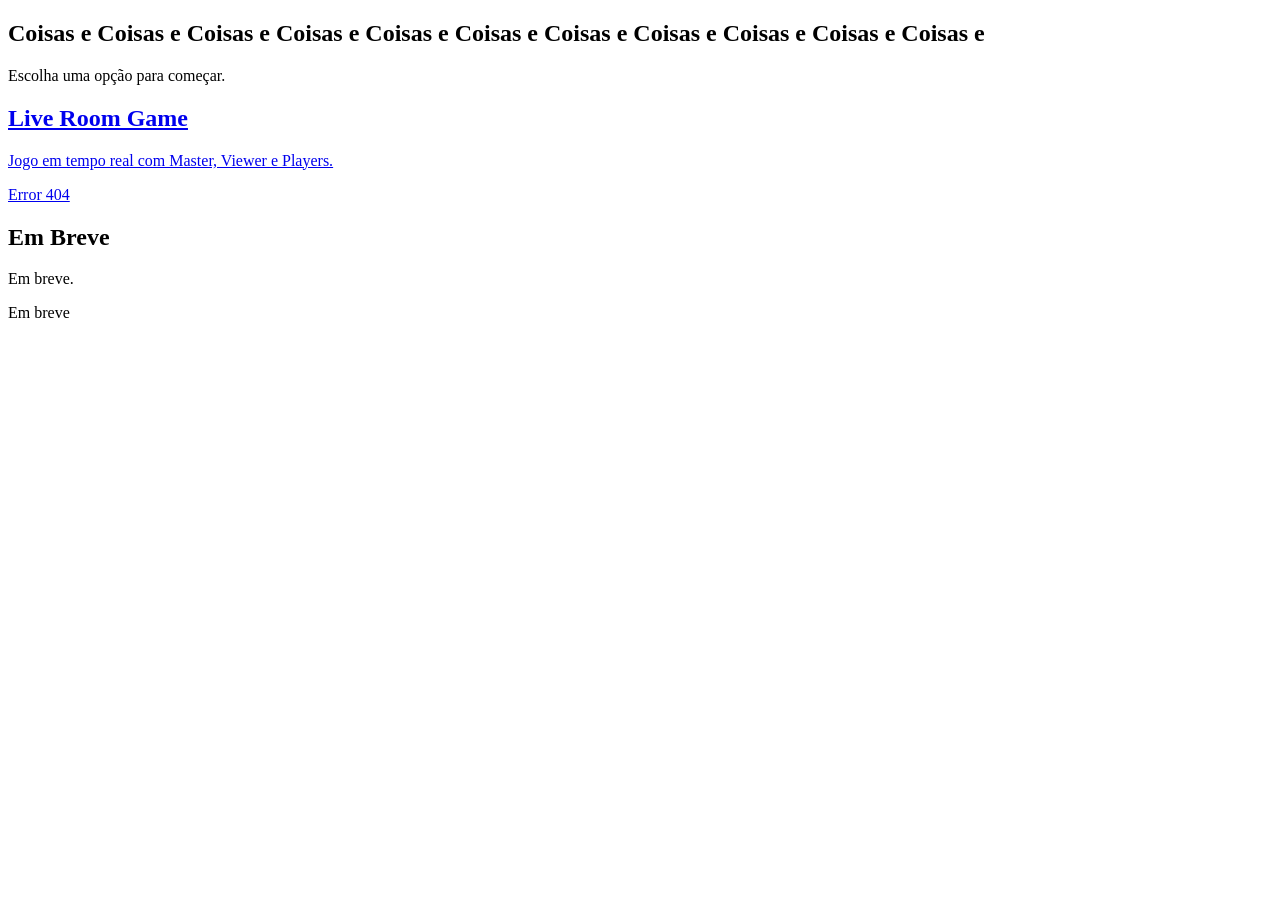
==== index.html @ 9501a5e6 "Update titles and content in index.html" ====
<!DOCTYPE html>
<html lang="pt-BR">
<head>
  <meta charset="UTF-8" />
  <meta name="viewport" content="width=device-width, initial-scale=1.0" />
  <title>Coisas e Coisas e C...</title>
  <link rel="stylesheet" href="style.css" />
</head>
<body>

  <main class="container">
    <section class="hero">
      <h1>Coisas e Coisas e Coisas e Coisas e Coisas e Coisas e Coisas e Coisas e Coisas e Coisas e Coisas e</h1>
      <p>Escolha uma opção para começar.</p>
    </section>

    <section class="cards">
      <a href="games.html" class="card">
        <h2>Live Room Game</h2>
        <p>Jogo em tempo real com Master, Viewer e Players.</p>
        <span>Error 404</span>
      </a>

      <div class="card disabled">
        <h2>Em Breve</h2>
        <p>Em breve.</p>
        <span>Em breve</span>
      </div>

    </section>
  </main>

</body>
</html>
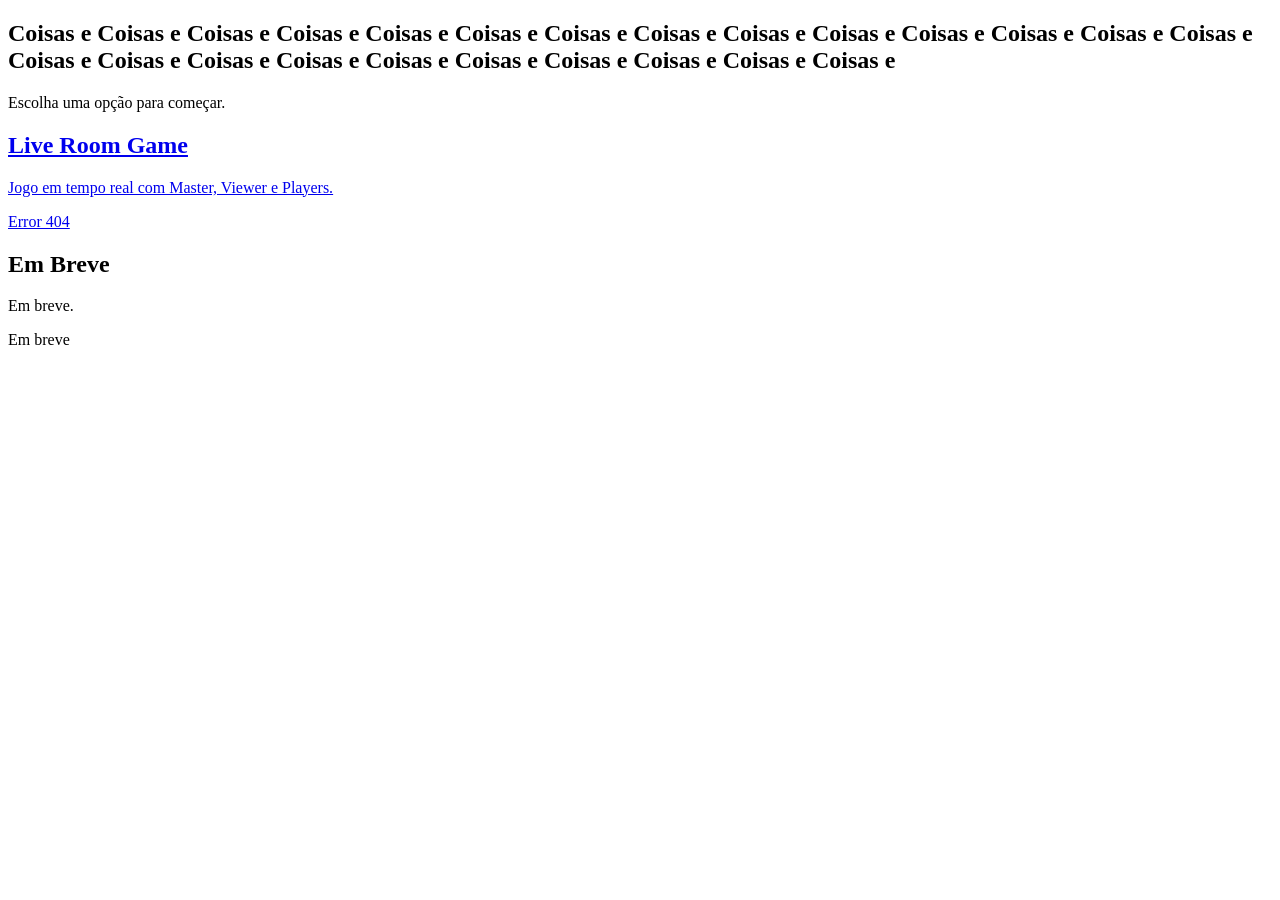
==== commit ed460ff3: "Update heading in index.html for clarity" ====
--- a/index.html
+++ b/index.html
@@ -10,7 +10,7 @@
 
   <main class="container">
     <section class="hero">
-      <h1>Coisas e Coisas e Coisas e Coisas e Coisas e Coisas e Coisas e Coisas e Coisas e Coisas e Coisas e</h1>
+      <h1>Coisas e Coisas e Coisas e Coisas e Coisas e Coisas e Coisas e Coisas e Coisas e Coisas e Coisas e Coisas e Coisas e Coisas e Coisas e Coisas e Coisas e Coisas e Coisas e Coisas e Coisas e Coisas e Coisas e Coisas e</h1>
       <p>Escolha uma opção para começar.</p>
     </section>
 
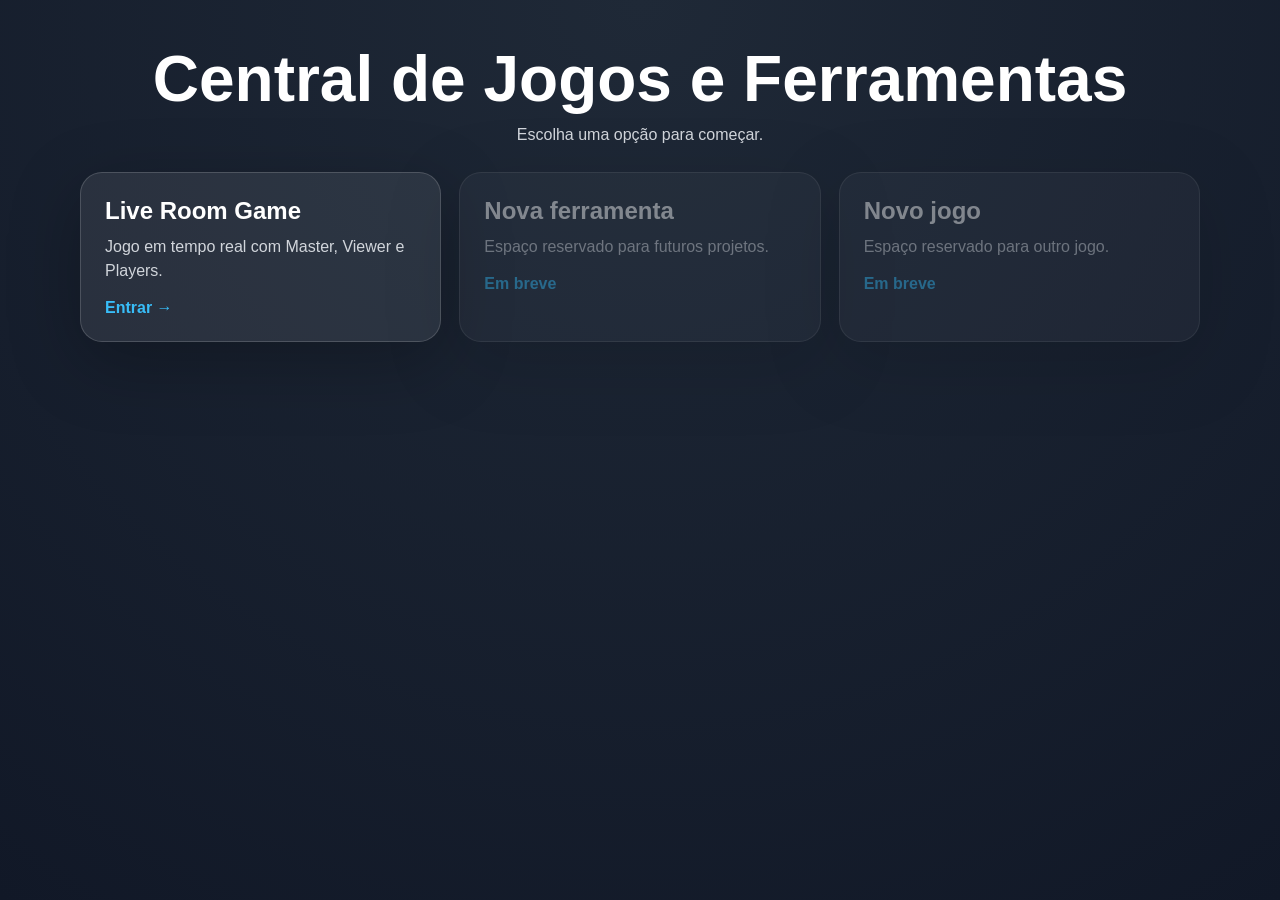
==== commit 90f61c37: "Add files via upload" ====
--- a/index.html
+++ b/index.html
@@ -3,14 +3,13 @@
 <head>
   <meta charset="UTF-8" />
   <meta name="viewport" content="width=device-width, initial-scale=1.0" />
-  <title>Coisas e Coisas e C...</title>
+  <title>Central</title>
   <link rel="stylesheet" href="style.css" />
 </head>
 <body>
-
   <main class="container">
     <section class="hero">
-      <h1>Coisas e Coisas e Coisas e Coisas e Coisas e Coisas e Coisas e Coisas e Coisas e Coisas e Coisas e Coisas e Coisas e Coisas e Coisas e Coisas e Coisas e Coisas e Coisas e Coisas e Coisas e Coisas e Coisas e Coisas e</h1>
+      <h1>Central de Jogos e Ferramentas</h1>
       <p>Escolha uma opção para começar.</p>
     </section>
 
@@ -18,17 +17,21 @@
       <a href="games.html" class="card">
         <h2>Live Room Game</h2>
         <p>Jogo em tempo real com Master, Viewer e Players.</p>
-        <span>Error 404</span>
+        <span>Entrar →</span>
       </a>
 
       <div class="card disabled">
-        <h2>Em Breve</h2>
-        <p>Em breve.</p>
+        <h2>Nova ferramenta</h2>
+        <p>Espaço reservado para futuros projetos.</p>
         <span>Em breve</span>
       </div>
 
+      <div class="card disabled">
+        <h2>Novo jogo</h2>
+        <p>Espaço reservado para outro jogo.</p>
+        <span>Em breve</span>
+      </div>
     </section>
   </main>
-
 </body>
 </html>
--- a/style.css
+++ b/style.css
@@ -0,0 +1,273 @@
+* {
+  box-sizing: border-box;
+  margin: 0;
+  padding: 0;
+}
+
+:root {
+  --primary: #38bdf8;
+  --bg: #111827;
+  --card: rgba(255, 255, 255, 0.08);
+  --border: rgba(255, 255, 255, 0.16);
+  --text: #ffffff;
+  --muted: #d1d5db;
+  --danger: #fb7185;
+  --success: #34d399;
+  --warning: #facc15;
+}
+
+body {
+  min-height: 100vh;
+  font-family: Arial, Helvetica, sans-serif;
+  background: radial-gradient(circle at top, #1f2937, var(--bg));
+  color: var(--text);
+}
+
+.container {
+  width: min(1120px, 92%);
+  margin: 0 auto;
+  padding: 42px 0;
+}
+
+.hero {
+  text-align: center;
+  margin-bottom: 28px;
+}
+
+.hero h1 {
+  font-size: clamp(2rem, 5vw, 4rem);
+  margin-bottom: 10px;
+}
+
+.hero p,
+.muted {
+  color: var(--muted);
+}
+
+.cards {
+  display: grid;
+  grid-template-columns: repeat(auto-fit, minmax(240px, 1fr));
+  gap: 18px;
+}
+
+.card,
+.panel {
+  background: var(--card);
+  border: 1px solid var(--border);
+  border-radius: 22px;
+  padding: 24px;
+  box-shadow: 0 20px 70px rgba(0,0,0,.25);
+}
+
+a.card {
+  display: block;
+  color: white;
+  text-decoration: none;
+  transition: .18s;
+}
+
+a.card:hover {
+  transform: translateY(-5px);
+  background: rgba(255,255,255,.13);
+}
+
+.card h2,
+.panel h2,
+.panel h3 {
+  margin-bottom: 10px;
+}
+
+.card p,
+.panel p {
+  line-height: 1.5;
+  color: var(--muted);
+  margin-bottom: 16px;
+}
+
+.card span {
+  font-weight: 700;
+  color: var(--primary);
+}
+
+.master { border-color: var(--warning); }
+.viewer { border-color: var(--primary); }
+.player { border-color: var(--success); }
+.disabled { opacity: .45; pointer-events: none; }
+
+.grid {
+  display: grid;
+  grid-template-columns: repeat(auto-fit, minmax(280px, 1fr));
+  gap: 18px;
+  align-items: start;
+}
+
+.row {
+  display: flex;
+  gap: 10px;
+  align-items: center;
+  flex-wrap: wrap;
+}
+
+input,
+select,
+textarea,
+button {
+  font: inherit;
+}
+
+input,
+select,
+textarea {
+  width: 100%;
+  padding: 12px 14px;
+  border-radius: 14px;
+  border: 1px solid rgba(255,255,255,.18);
+  background: rgba(0,0,0,.22);
+  color: white;
+  outline: none;
+  margin: 8px 0 14px;
+}
+
+input[type="color"] {
+  height: 48px;
+  padding: 4px;
+}
+
+textarea {
+  min-height: 90px;
+  resize: vertical;
+}
+
+button,
+.btn {
+  border: 0;
+  border-radius: 14px;
+  padding: 12px 16px;
+  background: var(--primary);
+  color: #07111d;
+  font-weight: 800;
+  cursor: pointer;
+  text-decoration: none;
+  display: inline-block;
+  margin: 5px 5px 5px 0;
+}
+
+button.secondary,
+.btn.secondary {
+  background: rgba(255,255,255,.15);
+  color: white;
+  border: 1px solid rgba(255,255,255,.16);
+}
+
+button.danger {
+  background: var(--danger);
+  color: white;
+}
+
+button.success {
+  background: var(--success);
+  color: #052012;
+}
+
+.hidden { display: none !important; }
+
+.badge {
+  display: inline-flex;
+  align-items: center;
+  justify-content: center;
+  padding: 8px 12px;
+  border-radius: 999px;
+  background: rgba(255,255,255,.13);
+  border: 1px solid rgba(255,255,255,.15);
+  margin: 4px 6px 4px 0;
+}
+
+.big-code {
+  font-size: clamp(2rem, 8vw, 5rem);
+  font-weight: 900;
+  letter-spacing: .15em;
+  text-align: center;
+  color: var(--primary);
+}
+
+.list {
+  display: grid;
+  gap: 10px;
+  margin-top: 12px;
+}
+
+.item {
+  padding: 12px;
+  border-radius: 14px;
+  background: rgba(255,255,255,.09);
+  border: 1px solid rgba(255,255,255,.12);
+}
+
+.scoreboard .item {
+  display: flex;
+  justify-content: space-between;
+  gap: 12px;
+}
+
+.option-button {
+  width: 100%;
+  text-align: left;
+  margin-bottom: 10px;
+  background: rgba(255,255,255,.13);
+  color: white;
+}
+
+.option-button.selected {
+  background: var(--success);
+  color: #052012;
+}
+
+.viewer-stage {
+  min-height: 78vh;
+  display: grid;
+  place-items: center;
+  text-align: center;
+}
+
+.viewer-stage .question {
+  font-size: clamp(2rem, 6vw, 5rem);
+  font-weight: 900;
+  line-height: 1.05;
+}
+
+.viewer-stage .result-title {
+  font-size: clamp(1.5rem, 4vw, 3rem);
+  margin-bottom: 18px;
+}
+
+.bar-wrap {
+  width: 100%;
+  margin: 10px 0;
+  text-align: left;
+}
+
+.bar {
+  height: 28px;
+  border-radius: 999px;
+  background: var(--primary);
+  margin-top: 6px;
+}
+
+.pie {
+  width: 220px;
+  height: 220px;
+  border-radius: 50%;
+  margin: 20px auto;
+  background: conic-gradient(var(--primary) 0deg 180deg, var(--success) 180deg 280deg, var(--warning) 280deg 360deg);
+}
+
+.back-link {
+  color: var(--muted);
+  text-decoration: none;
+  display: inline-block;
+  margin-top: 26px;
+}
+
+.small {
+  font-size: .9rem;
+}
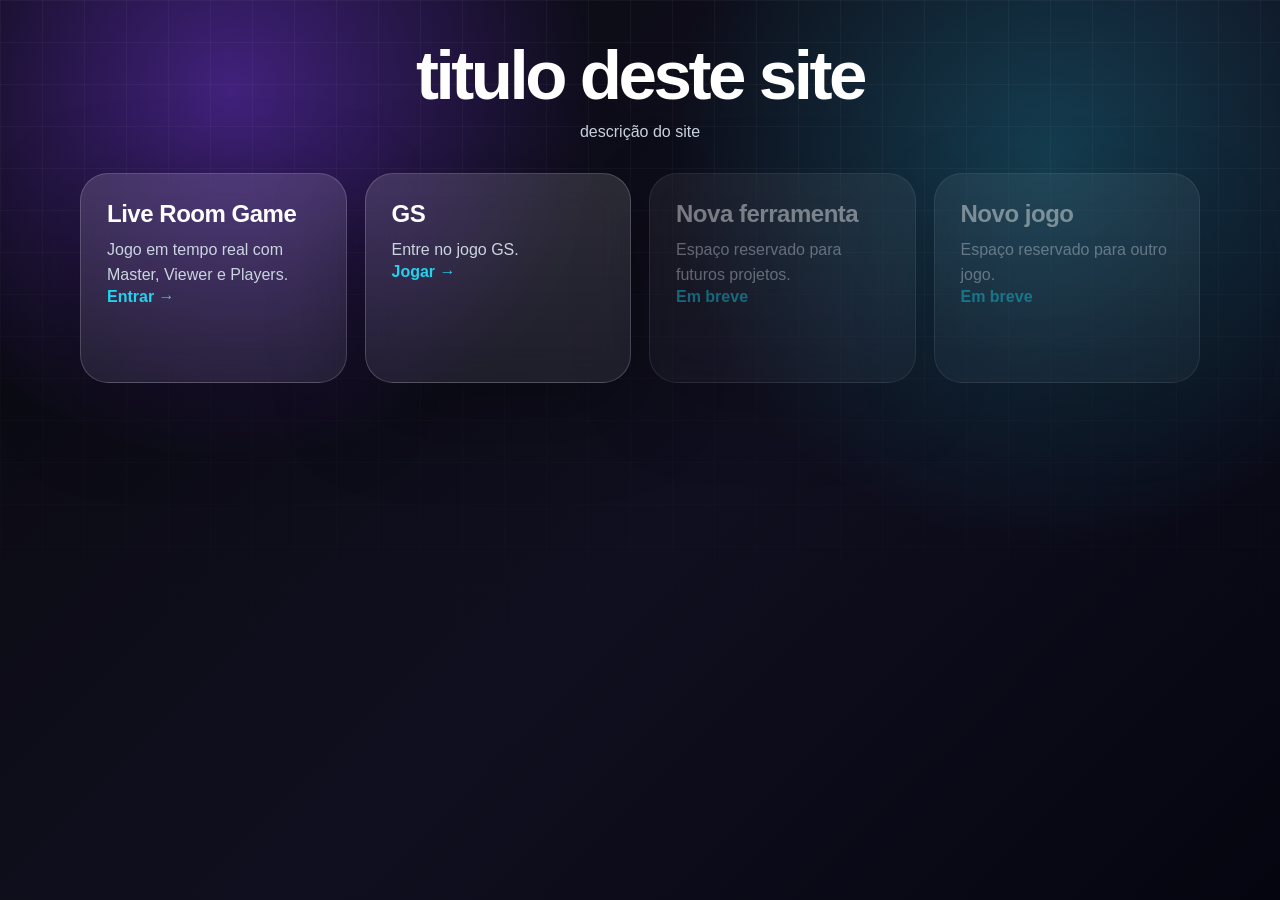
==== commit ef47e91c: "Update title and content in index.html" ====
--- a/index.html
+++ b/index.html
@@ -1,16 +1,17 @@
+
 <!DOCTYPE html>
 <html lang="pt-BR">
 <head>
   <meta charset="UTF-8" />
   <meta name="viewport" content="width=device-width, initial-scale=1.0" />
-  <title>Central</title>
+  <title>NTNRK</title>
   <link rel="stylesheet" href="style.css" />
 </head>
 <body>
   <main class="container">
     <section class="hero">
-      <h1>Central de Jogos e Ferramentas</h1>
-      <p>Escolha uma opção para começar.</p>
+      <h1>titulo deste site</h1>
+      <p>descrição do site</p>
     </section>
 
     <section class="cards">
@@ -18,6 +19,12 @@
         <h2>Live Room Game</h2>
         <p>Jogo em tempo real com Master, Viewer e Players.</p>
         <span>Entrar →</span>
+      </a>
+
+      <a href="gs.html" class="card">
+        <h2>GS</h2>
+        <p>Entre no jogo GS.</p>
+        <span>Jogar →</span>
       </a>
 
       <div class="card disabled">
--- a/style.css
+++ b/style.css
@@ -5,28 +5,93 @@
 }
 
 :root {
-  --primary: #38bdf8;
-  --bg: #111827;
-  --card: rgba(255, 255, 255, 0.08);
-  --border: rgba(255, 255, 255, 0.16);
+  --primary: #7c3aed;
+  --primary-2: #22d3ee;
+  --bg: #100f1f;
+  --card: rgba(255, 255, 255, 0.09);
+  --card-2: rgba(255, 255, 255, 0.14);
+  --border: rgba(255, 255, 255, 0.18);
   --text: #ffffff;
-  --muted: #d1d5db;
+  --muted: #cbd5e1;
   --danger: #fb7185;
   --success: #34d399;
   --warning: #facc15;
+  --shadow: 0 24px 90px rgba(0,0,0,.36);
+}
+
+html {
+  scroll-behavior: smooth;
 }
 
 body {
   min-height: 100vh;
   font-family: Arial, Helvetica, sans-serif;
-  background: radial-gradient(circle at top, #1f2937, var(--bg));
   color: var(--text);
-}
-
-.container {
+  background:
+    radial-gradient(circle at 18% 10%, color-mix(in srgb, var(--primary) 48%, transparent), transparent 28%),
+    radial-gradient(circle at 82% 18%, rgba(34, 211, 238, .24), transparent 30%),
+    linear-gradient(135deg, #09090f, var(--bg) 55%, #050510);
+  overflow-x: hidden;
+}
+
+body::before {
+  content: "";
+  position: fixed;
+  inset: 0;
+  pointer-events: none;
+  background-image:
+    linear-gradient(rgba(255,255,255,.04) 1px, transparent 1px),
+    linear-gradient(90deg, rgba(255,255,255,.04) 1px, transparent 1px);
+  background-size: 42px 42px;
+  mask-image: linear-gradient(to bottom, black, transparent 82%);
+}
+
+.container,
+.app-shell {
   width: min(1120px, 92%);
   margin: 0 auto;
   padding: 42px 0;
+  position: relative;
+}
+
+.app-shell {
+  min-height: 100vh;
+  display: grid;
+  grid-template-rows: auto 1fr;
+  gap: 24px;
+}
+
+.topbar {
+  display: flex;
+  justify-content: space-between;
+  align-items: center;
+  gap: 16px;
+}
+
+.brand-pill,
+.step-pill,
+.badge {
+  display: inline-flex;
+  align-items: center;
+  justify-content: center;
+  border-radius: 999px;
+  border: 1px solid rgba(255,255,255,.18);
+  background: rgba(255,255,255,.11);
+  color: white;
+  backdrop-filter: blur(12px);
+}
+
+.brand-pill {
+  padding: 10px 16px;
+  font-weight: 900;
+  letter-spacing: .18em;
+}
+
+.step-pill {
+  padding: 8px 12px;
+  color: var(--primary-2);
+  font-weight: 800;
+  margin-bottom: 14px;
 }
 
 .hero {
@@ -34,14 +99,20 @@
   margin-bottom: 28px;
 }
 
-.hero h1 {
-  font-size: clamp(2rem, 5vw, 4rem);
-  margin-bottom: 10px;
+.hero h1,
+.stage-card h1 {
+  font-size: clamp(2.2rem, 5.4vw, 5rem);
+  letter-spacing: -0.05em;
+  line-height: .96;
+  margin-bottom: 12px;
 }
 
 .hero p,
-.muted {
+.muted,
+.panel p,
+.card p {
   color: var(--muted);
+  line-height: 1.55;
 }
 
 .cards {
@@ -51,54 +122,82 @@
 }
 
 .card,
-.panel {
-  background: var(--card);
+.panel,
+.stage-card,
+.mini-card {
+  background: linear-gradient(180deg, rgba(255,255,255,.13), rgba(255,255,255,.07));
   border: 1px solid var(--border);
-  border-radius: 22px;
-  padding: 24px;
-  box-shadow: 0 20px 70px rgba(0,0,0,.25);
+  border-radius: 28px;
+  padding: 26px;
+  box-shadow: var(--shadow);
+  backdrop-filter: blur(18px);
+}
+
+.stage-card {
+  display: none;
+  width: min(780px, 100%);
+  margin: auto;
+  animation: popIn .22s ease-out;
+}
+
+.stage-card.active-stage {
+  display: block;
+}
+
+.wide-stage {
+  width: min(1120px, 100%);
+}
+
+@keyframes popIn {
+  from { opacity: 0; transform: translateY(10px) scale(.99); }
+  to { opacity: 1; transform: translateY(0) scale(1); }
+}
+
+.card h2,
+.panel h2,
+.mini-card h2 {
+  margin-bottom: 10px;
+  letter-spacing: -0.02em;
 }
 
 a.card {
   display: block;
   color: white;
   text-decoration: none;
-  transition: .18s;
+  transition: .18s ease;
+  min-height: 210px;
 }
 
 a.card:hover {
-  transform: translateY(-5px);
-  background: rgba(255,255,255,.13);
-}
-
-.card h2,
-.panel h2,
-.panel h3 {
-  margin-bottom: 10px;
-}
-
-.card p,
-.panel p {
-  line-height: 1.5;
-  color: var(--muted);
-  margin-bottom: 16px;
+  transform: translateY(-6px) scale(1.01);
+  background: rgba(255,255,255,.16);
 }
 
 .card span {
-  font-weight: 700;
-  color: var(--primary);
-}
-
-.master { border-color: var(--warning); }
-.viewer { border-color: var(--primary); }
-.player { border-color: var(--success); }
+  font-weight: 900;
+  color: var(--primary-2);
+}
+
+.master { border-color: rgba(250,204,21,.65); }
+.viewer { border-color: rgba(56,189,248,.65); }
+.player { border-color: rgba(52,211,153,.65); }
 .disabled { opacity: .45; pointer-events: none; }
 
 .grid {
   display: grid;
-  grid-template-columns: repeat(auto-fit, minmax(280px, 1fr));
+  grid-template-columns: repeat(auto-fit, minmax(260px, 1fr));
   gap: 18px;
   align-items: start;
+}
+
+.compact-grid {
+  grid-template-columns: repeat(auto-fit, minmax(190px, 1fr));
+  margin: 22px 0;
+}
+
+.setup-grid {
+  margin-top: 24px;
+  grid-template-columns: minmax(260px, .85fr) minmax(300px, 1.15fr);
 }
 
 .row {
@@ -108,6 +207,17 @@
   flex-wrap: wrap;
 }
 
+.center-row {
+  justify-content: center;
+}
+
+label {
+  display: block;
+  font-weight: 800;
+  margin-top: 12px;
+  margin-bottom: 6px;
+}
+
 input,
 select,
 textarea,
@@ -119,75 +229,162 @@
 select,
 textarea {
   width: 100%;
-  padding: 12px 14px;
-  border-radius: 14px;
-  border: 1px solid rgba(255,255,255,.18);
-  background: rgba(0,0,0,.22);
+  padding: 14px 15px;
+  border-radius: 16px;
+  border: 1px solid rgba(255,255,255,.2);
+  background: rgba(0,0,0,.28);
   color: white;
   outline: none;
-  margin: 8px 0 14px;
+  margin: 4px 0 14px;
+  transition: .15s ease;
+}
+
+input:focus,
+select:focus,
+textarea:focus {
+  border-color: var(--primary-2);
+  box-shadow: 0 0 0 4px rgba(34, 211, 238, .13);
 }
 
 input[type="color"] {
-  height: 48px;
-  padding: 4px;
+  height: 56px;
+  padding: 5px;
+  cursor: pointer;
 }
 
 textarea {
-  min-height: 90px;
+  min-height: 105px;
   resize: vertical;
 }
 
 button,
 .btn {
   border: 0;
-  border-radius: 14px;
-  padding: 12px 16px;
-  background: var(--primary);
-  color: #07111d;
-  font-weight: 800;
+  border-radius: 16px;
+  padding: 13px 17px;
+  background: linear-gradient(135deg, var(--primary), var(--primary-2));
+  color: white;
+  font-weight: 900;
   cursor: pointer;
   text-decoration: none;
   display: inline-block;
   margin: 5px 5px 5px 0;
+  transition: .15s ease;
+}
+
+button:hover,
+.btn:hover {
+  transform: translateY(-2px);
+  filter: brightness(1.08);
+}
+
+.big-action {
+  width: 100%;
+  margin-top: 10px;
+  font-size: 1.05rem;
+  padding: 16px 18px;
 }
 
 button.secondary,
-.btn.secondary {
-  background: rgba(255,255,255,.15);
+.btn.secondary,
+.ghost-link {
+  background: rgba(255,255,255,.13);
   color: white;
+  border: 1px solid rgba(255,255,255,.18);
+}
+
+button.danger {
+  background: linear-gradient(135deg, #f43f5e, #fb7185);
+  color: white;
+}
+
+button.success {
+  background: linear-gradient(135deg, #10b981, #34d399);
+  color: #03170d;
+}
+
+.ghost-link,
+.back-link {
+  color: var(--muted);
+  text-decoration: none;
+  display: inline-block;
+}
+
+.back-link {
+  margin-top: 26px;
+}
+
+.ghost-link {
+  padding: 10px 14px;
+  border-radius: 999px;
+}
+
+.hidden { display: none !important; }
+
+.room-code-box {
+  margin: 24px auto 18px;
+  text-align: center;
+  border-radius: 30px;
+  border: 1px solid rgba(255,255,255,.18);
+  background: rgba(0,0,0,.28);
+  padding: 20px;
+}
+
+.room-code-box span {
+  display: block;
+  color: var(--muted);
+  margin-bottom: 8px;
+}
+
+.room-code-box strong,
+.big-code {
+  display: block;
+  font-size: clamp(2.4rem, 8vw, 6rem);
+  font-weight: 1000;
+  letter-spacing: .14em;
+  text-align: center;
+  color: var(--primary-2);
+  text-shadow: 0 0 34px color-mix(in srgb, var(--primary-2) 45%, transparent);
+}
+
+.question-preview {
+  padding: 20px;
+  border-radius: 22px;
+  background: rgba(0,0,0,.24);
   border: 1px solid rgba(255,255,255,.16);
-}
-
-button.danger {
-  background: var(--danger);
+  margin: 18px 0;
   color: white;
 }
 
-button.success {
-  background: var(--success);
-  color: #052012;
-}
-
-.hidden { display: none !important; }
-
-.badge {
-  display: inline-flex;
+.choice-box,
+.selected-box {
+  margin: 14px 0;
+  padding: 14px;
+  border-radius: 22px;
+  background: rgba(0,0,0,.22);
+  border: 1px solid rgba(255,255,255,.14);
+}
+
+.choice-line {
+  display: flex;
   align-items: center;
-  justify-content: center;
-  padding: 8px 12px;
-  border-radius: 999px;
-  background: rgba(255,255,255,.13);
-  border: 1px solid rgba(255,255,255,.15);
-  margin: 4px 6px 4px 0;
-}
-
-.big-code {
-  font-size: clamp(2rem, 8vw, 5rem);
-  font-weight: 900;
-  letter-spacing: .15em;
-  text-align: center;
-  color: var(--primary);
+  gap: 12px;
+  padding: 11px 12px;
+  margin: 0;
+  border-radius: 16px;
+  cursor: pointer;
+}
+
+.choice-line:hover {
+  background: rgba(255,255,255,.09);
+}
+
+.choice-line input,
+input[type="checkbox"],
+input[type="radio"] {
+  width: auto;
+  margin: 0;
+  accent-color: var(--primary-2);
 }
 
 .list {
@@ -196,17 +393,56 @@
   margin-top: 12px;
 }
 
-.item {
-  padding: 12px;
-  border-radius: 14px;
-  background: rgba(255,255,255,.09);
-  border: 1px solid rgba(255,255,255,.12);
-}
-
-.scoreboard .item {
+.item,
+.score-card {
+  padding: 14px;
+  border-radius: 18px;
+  background: rgba(255,255,255,.10);
+  border: 1px solid rgba(255,255,255,.14);
+}
+
+.player-row,
+.scoreboard .item,
+.score-card > div:first-child {
   display: flex;
   justify-content: space-between;
   gap: 12px;
+  align-items: center;
+}
+
+.answer-card p {
+  color: white;
+  margin-top: 6px;
+}
+
+.score-list {
+  margin: 22px 0;
+}
+
+.score-card {
+  display: grid;
+  gap: 14px;
+}
+
+.score-card strong {
+  font-size: 1.2rem;
+}
+
+.score-card span {
+  color: var(--primary-2);
+  font-weight: 900;
+}
+
+.score-actions {
+  display: grid;
+  grid-template-columns: repeat(3, auto) minmax(110px, 1fr) auto;
+  gap: 8px;
+  align-items: center;
+}
+
+.score-actions input {
+  margin: 0;
+  min-width: 90px;
 }
 
 .option-button {
@@ -230,44 +466,510 @@
 }
 
 .viewer-stage .question {
-  font-size: clamp(2rem, 6vw, 5rem);
-  font-weight: 900;
-  line-height: 1.05;
+  font-size: clamp(2.2rem, 6vw, 5.6rem);
+  font-weight: 1000;
+  line-height: 1.03;
+  letter-spacing: -0.06em;
+  max-width: 1100px;
 }
 
 .viewer-stage .result-title {
-  font-size: clamp(1.5rem, 4vw, 3rem);
+  font-size: clamp(1.8rem, 4vw, 3.2rem);
   margin-bottom: 18px;
+}
+
+.scoreboard .item {
+  text-align: left;
 }
 
 .bar-wrap {
   width: 100%;
-  margin: 10px 0;
+  margin: 12px 0;
   text-align: left;
 }
 
 .bar {
-  height: 28px;
+  height: 30px;
   border-radius: 999px;
-  background: var(--primary);
-  margin-top: 6px;
+  background: linear-gradient(90deg, var(--primary), var(--primary-2));
+  margin-top: 8px;
+  min-width: 8px;
 }
 
 .pie {
-  width: 220px;
-  height: 220px;
+  width: min(250px, 70vw);
+  height: min(250px, 70vw);
   border-radius: 50%;
   margin: 20px auto;
+  box-shadow: inset 0 0 0 12px rgba(255,255,255,.08), 0 20px 60px rgba(0,0,0,.28);
   background: conic-gradient(var(--primary) 0deg 180deg, var(--success) 180deg 280deg, var(--warning) 280deg 360deg);
-}
-
-.back-link {
-  color: var(--muted);
-  text-decoration: none;
-  display: inline-block;
-  margin-top: 26px;
 }
 
 .small {
   font-size: .9rem;
 }
+
+@media (max-width: 760px) {
+  .container,
+  .app-shell {
+    width: min(95%, 100%);
+    padding: 22px 0;
+  }
+
+  .stage-card,
+  .panel,
+  .mini-card,
+  .card {
+    border-radius: 22px;
+    padding: 20px;
+  }
+
+  .setup-grid {
+    grid-template-columns: 1fr;
+  }
+
+  .score-actions {
+    grid-template-columns: repeat(3, 1fr);
+  }
+
+  .score-actions input,
+  .score-actions button:last-child {
+    grid-column: span 3;
+  }
+
+  .topbar {
+    align-items: stretch;
+  }
+}
+
+/* VIEWER FULLSCREEN: sem scroll e com conteúdo ajustado na tela */
+.viewer-html,
+.viewer-page {
+  width: 100%;
+  height: 100%;
+  overflow: hidden;
+}
+
+.viewer-page {
+  min-height: 100vh;
+}
+
+.viewer-page .container {
+  width: 100%;
+  height: 100vh;
+  padding: 0;
+  margin: 0;
+  display: grid;
+  place-items: center;
+  overflow: hidden;
+}
+
+.viewer-page #joinPanel {
+  width: min(620px, 92vw);
+}
+
+.viewer-page .viewer-stage {
+  width: 100vw;
+  height: 100vh;
+  min-height: 0;
+  padding: clamp(14px, 2.5vw, 34px);
+  overflow: hidden;
+  display: grid;
+  place-items: center;
+}
+
+.viewer-page #viewerContent {
+  width: min(1120px, 94vw);
+  transform-origin: center center;
+  will-change: transform;
+}
+
+.viewer-page .viewer-meta {
+  color: var(--muted);
+  font-weight: 800;
+  letter-spacing: .05em;
+  text-transform: uppercase;
+  margin-bottom: 12px;
+}
+
+.viewer-page .waiting-view {
+  display: grid;
+  gap: 14px;
+  justify-items: center;
+}
+
+.viewer-page .viewer-stage .question {
+  font-size: clamp(2.4rem, 7vw, 6.2rem);
+  font-weight: 1000;
+  line-height: .98;
+  letter-spacing: -0.065em;
+  max-width: 1100px;
+}
+
+.viewer-page .viewer-stage .question.long-question {
+  font-size: clamp(1.8rem, 5vw, 4.6rem);
+  line-height: 1.02;
+}
+
+.viewer-page .result-layout {
+  display: grid;
+  gap: 14px;
+  justify-items: stretch;
+  text-align: center;
+}
+
+.viewer-page .result-question {
+  font-size: clamp(1.15rem, 2.5vw, 2rem);
+  line-height: 1.1;
+  color: var(--muted);
+  max-width: 1000px;
+  margin: 0 auto;
+}
+
+.viewer-page .viewer-stage .result-title {
+  font-size: clamp(1.8rem, 4.2vw, 3.7rem);
+  margin-bottom: 0;
+}
+
+.viewer-page .result-grid {
+  display: grid;
+  grid-template-columns: repeat(auto-fit, minmax(260px, 1fr));
+  gap: 14px;
+  align-items: stretch;
+}
+
+.viewer-page .result-panel,
+.viewer-page .viewer-scoreboard,
+.viewer-page .viewer-answer-panel {
+  box-shadow: 0 14px 46px rgba(0,0,0,.24);
+  padding: clamp(14px, 2vw, 22px);
+}
+
+.viewer-page .viewer-scoreboard {
+  margin-top: 0;
+  text-align: left;
+}
+
+.viewer-page .viewer-scoreboard h2,
+.viewer-page .viewer-answer-panel h2,
+.viewer-page .result-panel h2 {
+  font-size: clamp(1.2rem, 2.3vw, 2rem);
+  margin-bottom: 8px;
+}
+
+.viewer-page .viewer-score-list,
+.viewer-page .viewer-answer-list {
+  display: grid;
+  grid-template-columns: repeat(auto-fit, minmax(160px, 1fr));
+  gap: 8px;
+}
+
+.viewer-page .viewer-answer-list .item,
+.viewer-page .viewer-score-list .item {
+  padding: 10px 12px;
+  font-size: clamp(.82rem, 1.45vw, 1rem);
+}
+
+.viewer-page .big-code {
+  font-size: clamp(2.2rem, 7vw, 5.4rem);
+}
+
+.viewer-page .bar-wrap {
+  margin: 8px 0;
+  font-size: clamp(.85rem, 1.4vw, 1rem);
+}
+
+.viewer-page .bar {
+  height: clamp(16px, 2.6vw, 28px);
+}
+
+.viewer-page .pie {
+  width: min(210px, 34vh, 42vw);
+  height: min(210px, 34vh, 42vw);
+  margin: 12px auto 0;
+}
+
+.viewer-page .panel {
+  max-width: 100%;
+}
+
+/* VIEWER THEMES */
+.viewer-page.theme-neon {
+  --muted: #c4b5fd;
+  background:
+    radial-gradient(circle at 20% 20%, rgba(124,58,237,.72), transparent 28%),
+    radial-gradient(circle at 80% 80%, rgba(34,211,238,.52), transparent 32%),
+    #050510;
+}
+
+.viewer-page.theme-neon .question,
+.viewer-page.theme-neon .result-title {
+  text-shadow: 0 0 18px rgba(34,211,238,.55), 0 0 42px rgba(124,58,237,.7);
+}
+
+.viewer-page.theme-neon .panel,
+.viewer-page.theme-neon .item {
+  background: rgba(10,10,28,.72);
+  border-color: rgba(34,211,238,.35);
+  box-shadow: 0 0 30px rgba(124,58,237,.28);
+}
+
+.viewer-page.theme-tvshow {
+  --muted: #fff7ed;
+  background:
+    radial-gradient(circle at 50% 0%, rgba(250,204,21,.48), transparent 28%),
+    linear-gradient(135deg, #451a03, #7c2d12 45%, #111827);
+}
+
+.viewer-page.theme-tvshow .question,
+.viewer-page.theme-tvshow .result-title,
+.viewer-page.theme-tvshow .big-code {
+  color: #fef3c7;
+  text-shadow: 0 5px 0 rgba(0,0,0,.35), 0 0 28px rgba(250,204,21,.45);
+  letter-spacing: .01em;
+}
+
+.viewer-page.theme-tvshow .panel,
+.viewer-page.theme-tvshow .item {
+  background: linear-gradient(180deg, rgba(251,191,36,.24), rgba(249,115,22,.16));
+  border-color: rgba(254,243,199,.48);
+}
+
+.viewer-page.theme-arcade {
+  --muted: #f0abfc;
+  background:
+    linear-gradient(135deg, #14001f, #22004d 38%, #001f3f 70%, #00150f);
+}
+
+.viewer-page.theme-arcade::before {
+  background-image:
+    linear-gradient(rgba(255,255,255,.05) 1px, transparent 1px),
+    linear-gradient(90deg, rgba(255,255,255,.05) 1px, transparent 1px);
+  background-size: 22px 22px;
+}
+
+.viewer-page.theme-arcade .question,
+.viewer-page.theme-arcade .result-title,
+.viewer-page.theme-arcade .big-code {
+  font-family: 'Courier New', monospace;
+  text-transform: uppercase;
+  color: #67e8f9;
+  text-shadow: 4px 4px 0 #be185d, 0 0 30px rgba(103,232,249,.65);
+}
+
+.viewer-page.theme-arcade .panel,
+.viewer-page.theme-arcade .item {
+  background: #111827;
+  border: 3px solid #67e8f9;
+  box-shadow: 8px 8px 0 #be185d;
+  border-radius: 12px;
+}
+
+.viewer-page.theme-space {
+  --muted: #bfdbfe;
+  background:
+    radial-gradient(circle at 16% 22%, rgba(255,255,255,.85) 1px, transparent 2px),
+    radial-gradient(circle at 64% 34%, rgba(255,255,255,.75) 1px, transparent 2px),
+    radial-gradient(circle at 84% 72%, rgba(255,255,255,.65) 1px, transparent 2px),
+    radial-gradient(circle at 50% 50%, rgba(59,130,246,.38), transparent 30%),
+    linear-gradient(135deg, #020617, #111827 55%, #172554);
+}
+
+.viewer-page.theme-space .question,
+.viewer-page.theme-space .result-title {
+  text-shadow: 0 0 36px rgba(147,197,253,.55);
+}
+
+.viewer-page.theme-space .panel,
+.viewer-page.theme-space .item {
+  background: rgba(15,23,42,.72);
+  border-color: rgba(147,197,253,.32);
+}
+
+.viewer-page.theme-clean {
+  --muted: #475569;
+  --text: #0f172a;
+  --border: rgba(15,23,42,.15);
+  color: #0f172a;
+  background: linear-gradient(135deg, #f8fafc, #e0f2fe);
+}
+
+.viewer-page.theme-clean::before {
+  opacity: .25;
+}
+
+.viewer-page.theme-clean .question,
+.viewer-page.theme-clean .result-title,
+.viewer-page.theme-clean .result-question,
+.viewer-page.theme-clean .viewer-meta,
+.viewer-page.theme-clean h1,
+.viewer-page.theme-clean h2,
+.viewer-page.theme-clean strong,
+.viewer-page.theme-clean .big-code {
+  color: #0f172a;
+  text-shadow: none;
+}
+
+.viewer-page.theme-clean .panel,
+.viewer-page.theme-clean .item {
+  background: rgba(255,255,255,.92);
+  border-color: rgba(15,23,42,.15);
+  box-shadow: 0 18px 40px rgba(15,23,42,.12);
+}
+
+.viewer-page.theme-dark {
+  --muted: #94a3b8;
+  background: radial-gradient(circle at 50% 0%, rgba(100,116,139,.22), transparent 34%), #020617;
+}
+
+.viewer-page.theme-dark::before {
+  opacity: .35;
+}
+
+.viewer-page.theme-dark .panel,
+.viewer-page.theme-dark .item {
+  background: rgba(15,23,42,.86);
+  border-color: rgba(148,163,184,.2);
+  box-shadow: 0 24px 70px rgba(0,0,0,.42);
+}
+
+.viewer-page.theme-dark .question,
+.viewer-page.theme-dark .result-title {
+  color: #f8fafc;
+  text-shadow: 0 0 22px rgba(148,163,184,.18);
+}
+
+/* Tema Frutiger Aero: céu azul, grama, vidro, bolhas e brilho */
+.viewer-page.theme-aero {
+  --primary: #16a34a;
+  --primary-2: #38bdf8;
+  --muted: #e0f2fe;
+  --text: #ffffff;
+  color: white;
+  background:
+    /* bolhas grandes */
+    radial-gradient(circle at 13% 18%, rgba(255,255,255,.92) 0 2px, transparent 3px),
+    radial-gradient(circle at 22% 27%, rgba(255,255,255,.35) 0 18px, rgba(255,255,255,.12) 20px, transparent 23px),
+    radial-gradient(circle at 81% 17%, rgba(255,255,255,.38) 0 34px, rgba(255,255,255,.11) 37px, transparent 42px),
+    radial-gradient(circle at 88% 65%, rgba(255,255,255,.34) 0 22px, rgba(255,255,255,.10) 25px, transparent 30px),
+    /* sol */
+    radial-gradient(circle at 82% 13%, #ffffff 0 34px, rgba(255,255,255,.75) 35px, rgba(255,255,255,.18) 82px, transparent 150px),
+    /* nuvens */
+    radial-gradient(ellipse at 18% 20%, rgba(255,255,255,.95) 0 8%, transparent 22%),
+    radial-gradient(ellipse at 31% 17%, rgba(255,255,255,.82) 0 7%, transparent 19%),
+    radial-gradient(ellipse at 68% 22%, rgba(255,255,255,.88) 0 9%, transparent 23%),
+    radial-gradient(ellipse at 91% 29%, rgba(255,255,255,.80) 0 8%, transparent 20%),
+    /* horizonte e grama */
+    linear-gradient(to bottom, #0497ff 0%, #61c7ff 42%, #c8f4ff 58%, #6ee742 59%, #32c51f 72%, #0f8f13 100%);
+  overflow: hidden;
+}
+
+.viewer-page.theme-aero::before {
+  content: "";
+  position: fixed;
+  inset: 0;
+  pointer-events: none;
+  background:
+    /* folhas/grama suave no rodapé */
+    radial-gradient(ellipse at 10% 92%, rgba(1,95,20,.36), transparent 18%),
+    radial-gradient(ellipse at 35% 98%, rgba(255,255,255,.18), transparent 18%),
+    radial-gradient(ellipse at 73% 92%, rgba(0,96,22,.30), transparent 20%),
+    /* reflexos de vidro */
+    linear-gradient(115deg, transparent 0 36%, rgba(255,255,255,.18) 37%, transparent 42% 100%),
+    linear-gradient(245deg, transparent 0 55%, rgba(255,255,255,.12) 56%, transparent 61% 100%);
+  background-size: 100% 100%;
+  opacity: 1;
+  mask-image: none;
+}
+
+.viewer-page.theme-aero::after {
+  content: "";
+  position: fixed;
+  inset: auto 0 0 0;
+  height: 30vh;
+  pointer-events: none;
+  background:
+    radial-gradient(ellipse at 50% 0%, rgba(255,255,255,.24), transparent 45%),
+    linear-gradient(to bottom, rgba(152,255,105,.28), rgba(6,113,15,.35));
+  filter: saturate(1.25);
+}
+
+.viewer-page.theme-aero #viewerContent {
+  position: relative;
+  z-index: 2;
+}
+
+.viewer-page.theme-aero .viewer-meta {
+  color: rgba(255,255,255,.94);
+  text-shadow: 0 2px 10px rgba(0,87,150,.35);
+}
+
+.viewer-page.theme-aero .big-code,
+.viewer-page.theme-aero .question,
+.viewer-page.theme-aero .result-title {
+  color: #ffffff;
+  letter-spacing: -0.045em;
+  text-shadow:
+    0 3px 0 rgba(0,103,186,.28),
+    0 8px 26px rgba(0,92,170,.38),
+    0 0 30px rgba(255,255,255,.72);
+}
+
+.viewer-page.theme-aero .question {
+  padding: clamp(20px, 3vw, 42px);
+  border-radius: 46px;
+  background:
+    linear-gradient(145deg, rgba(255,255,255,.64), rgba(255,255,255,.18) 48%, rgba(26,148,255,.20)),
+    radial-gradient(circle at 18% 12%, rgba(255,255,255,.85), transparent 24%);
+  border: 2px solid rgba(255,255,255,.66);
+  box-shadow:
+    inset 0 2px 0 rgba(255,255,255,.75),
+    inset 0 -18px 36px rgba(0,119,255,.12),
+    0 24px 80px rgba(0,109,170,.32);
+  backdrop-filter: blur(16px) saturate(1.35);
+}
+
+.viewer-page.theme-aero .panel,
+.viewer-page.theme-aero .item,
+.viewer-page.theme-aero .result-panel,
+.viewer-page.theme-aero .viewer-scoreboard,
+.viewer-page.theme-aero .viewer-answer-panel {
+  color: #064e3b;
+  background:
+    linear-gradient(150deg, rgba(255,255,255,.74), rgba(255,255,255,.30) 50%, rgba(125,211,252,.30)),
+    radial-gradient(circle at 15% 10%, rgba(255,255,255,.94), transparent 28%);
+  border: 2px solid rgba(255,255,255,.66);
+  border-radius: 32px;
+  box-shadow:
+    inset 0 2px 0 rgba(255,255,255,.80),
+    inset 0 -14px 30px rgba(14,165,233,.11),
+    0 22px 70px rgba(0,107,119,.25);
+  backdrop-filter: blur(18px) saturate(1.45);
+}
+
+.viewer-page.theme-aero .viewer-scoreboard h2,
+.viewer-page.theme-aero .viewer-answer-panel h2,
+.viewer-page.theme-aero .result-panel h2,
+.viewer-page.theme-aero .item strong {
+  color: #03543f;
+  text-shadow: 0 1px 0 rgba(255,255,255,.75);
+}
+
+.viewer-page.theme-aero .item span,
+.viewer-page.theme-aero .result-question {
+  color: #075985;
+}
+
+.viewer-page.theme-aero .bar {
+  background: linear-gradient(90deg, #22c55e, #38bdf8, #ffffff);
+  border: 1px solid rgba(255,255,255,.72);
+  box-shadow: inset 0 2px 4px rgba(255,255,255,.55), 0 6px 18px rgba(14,165,233,.35);
+}
+
+.viewer-page.theme-aero .pie {
+  border: 8px solid rgba(255,255,255,.62);
+  background: conic-gradient(#22c55e 0deg 120deg, #38bdf8 120deg 245deg, #fef08a 245deg 360deg);
+  box-shadow:
+    inset 0 0 35px rgba(255,255,255,.45),
+    0 22px 65px rgba(14,165,233,.30);
+}
